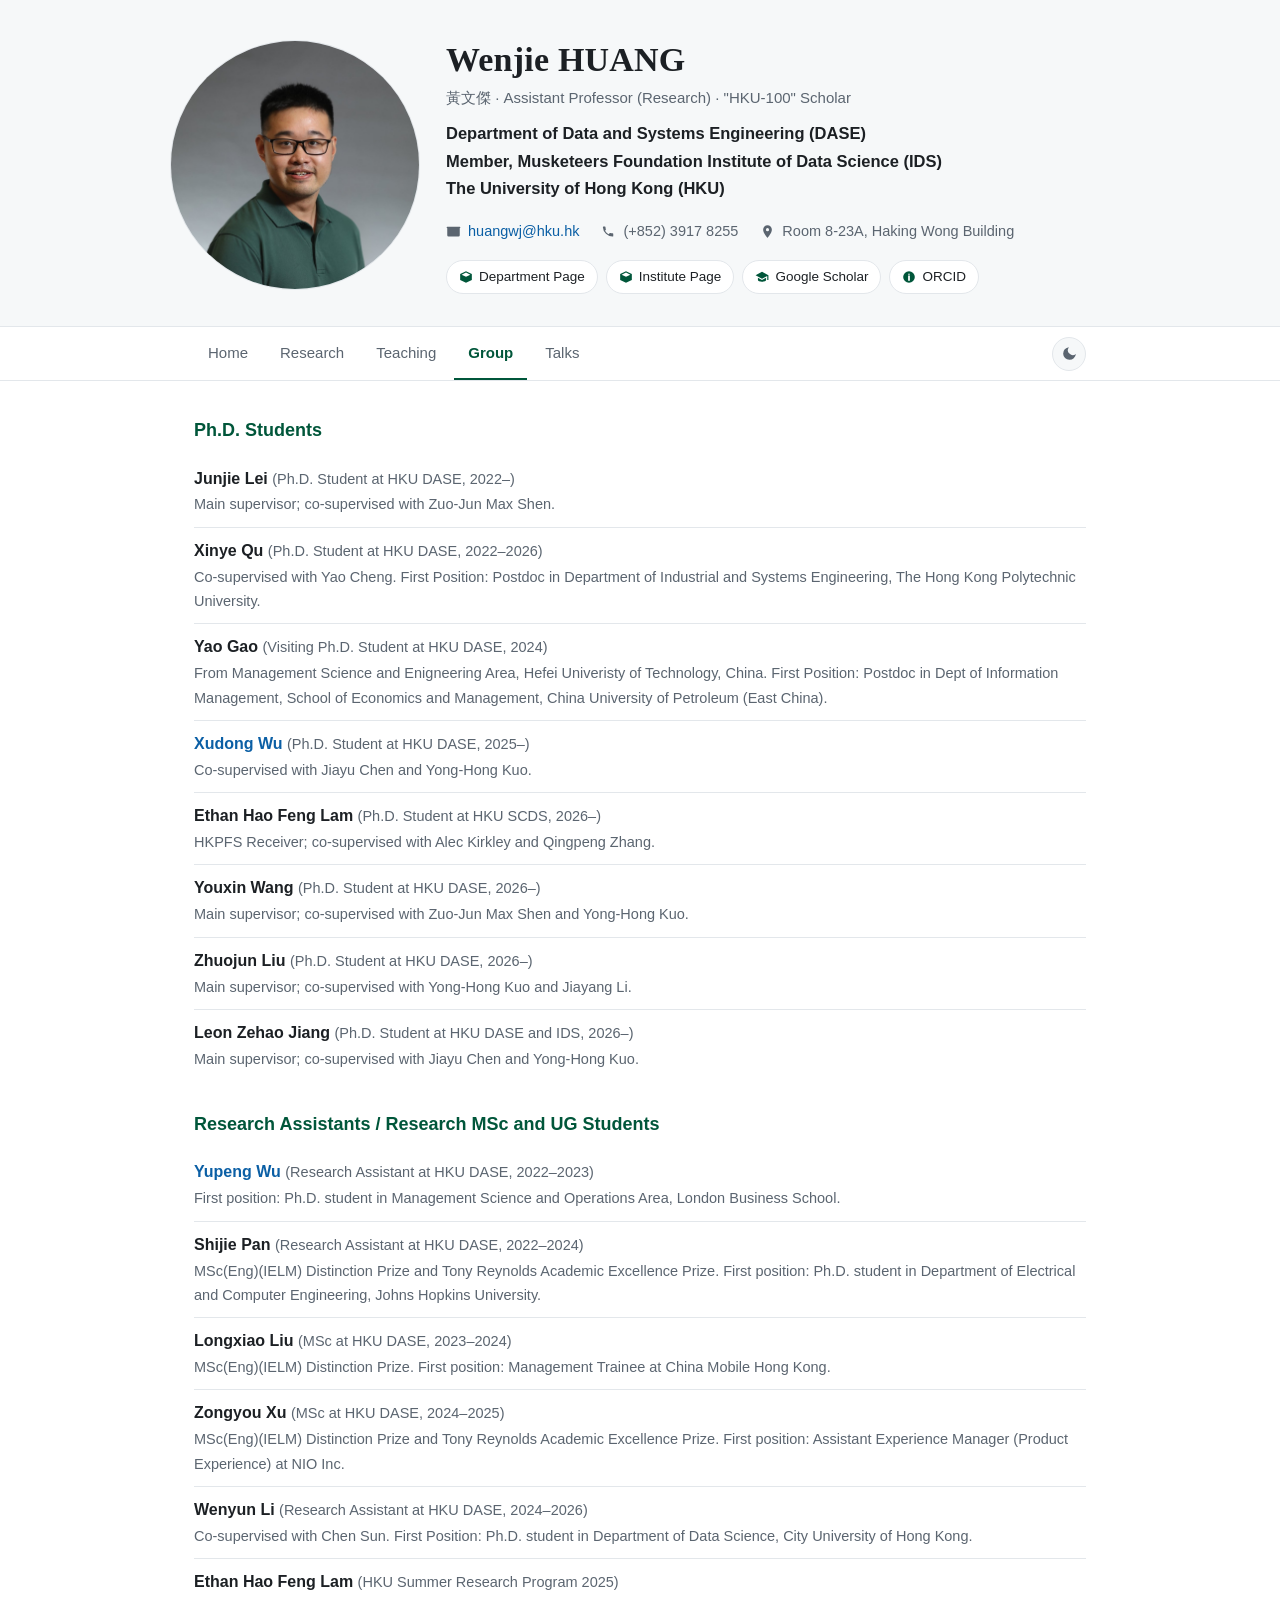
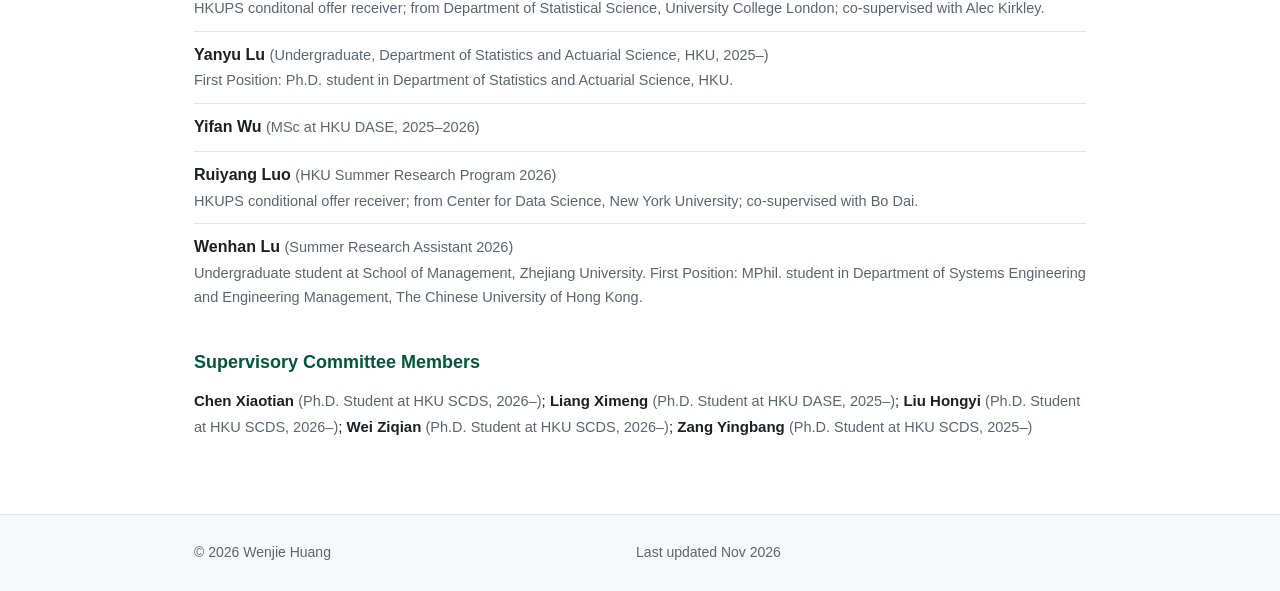
==== group.html @ 16637af0 "Trim main top padding to 34px; bump asset version" ====
<!DOCTYPE html>
<html lang="en">
<head>
<meta charset="utf-8">
<meta name="viewport" content="width=device-width, initial-scale=1">
<title>Group — Wenjie HUANG</title>
<meta name="description" content="Ph.D. students, research assistants and visiting students supervised by Wenjie Huang at HKU DASE and HKU IDS.">
<link rel="icon" href="assets/favicon.svg" type="image/svg+xml">
<link rel="stylesheet" href="assets/style.css?v=20261119e">
</head>
<body>
<a class="skip" href="#main">Skip to content</a>

<header class="masthead">
  <div class="wrap masthead-inner">
    <div class="avatar-slot">
      <div class="avatar-placeholder" id="avatar-ph" aria-hidden="true">WH</div>
      <img class="avatar" id="avatar-img" src="assets/img/profile.jpg" alt="Wenjie Huang" hidden>
    </div>
    <div class="masthead-text">
      <h1>Wenjie HUANG</h1>
      <p class="zh-name">黃文傑 &middot; Assistant Professor (Research) &middot; "HKU-100" Scholar</p>
      <p class="role">Department of Data and Systems Engineering (DASE)<br>
         Member, Musketeers Foundation Institute of Data Science (IDS)</p>
      <p class="affil"><strong>The University of Hong Kong (HKU)</strong></p>

      <ul class="contact">
        <li>
          <svg viewBox="0 0 24 24" aria-hidden="true"><path d="M12 13.5 2 6.5V18a2 2 0 0 0 2 2h16a2 2 0 0 0 2-2V6.5l-10 7Zm10-9H2a1 1 0 0 0-.7 1.7l10.7 7.5 10.7-7.5A1 1 0 0 0 22 4.5Z"/></svg>
          <a href="mailto:huangwj@hku.hk">huangwj@hku.hk</a>
        </li>
        <li>
          <svg viewBox="0 0 24 24" aria-hidden="true"><path d="M6.6 10.8c1.2 2.4 3.2 4.4 5.6 5.6l1.9-1.9a1 1 0 0 1 1-.24c1.1.36 2.3.55 3.5.55a1 1 0 0 1 1 1V19a1 1 0 0 1-1 1A16 16 0 0 1 3 5a1 1 0 0 1 1-1h2.2a1 1 0 0 1 1 1c0 1.2.19 2.4.55 3.5a1 1 0 0 1-.25 1l-1.9 1.9Z"/></svg>
          <span>(+852) 3917 8255</span>
        </li>
        <li>
          <svg viewBox="0 0 24 24" aria-hidden="true"><path d="M12 2a7 7 0 0 0-7 7c0 5.2 7 13 7 13s7-7.8 7-13a7 7 0 0 0-7-7Zm0 9.5A2.5 2.5 0 1 1 12 6.5a2.5 2.5 0 0 1 0 5Z"/></svg>
          <span>Room 8-23A, Haking Wong Building</span>
        </li>
      </ul>

      <div class="badges">
        <a class="badge" href="https://www.dase.hku.hk/people/wj-huang">
          <svg viewBox="0 0 24 24" aria-hidden="true"><path d="M12 2 2 7v10l10 5 10-5V7l-10-5Zm0 2.3 7.5 3.7L12 11.7 4.5 8 12 4.3Z"/></svg>
          Department Page</a>
        <a class="badge" href="https://datascience.hku.hk/people/wenjie-huang/">
          <svg viewBox="0 0 24 24" aria-hidden="true"><path d="M12 2 2 7v10l10 5 10-5V7l-10-5Zm0 2.3 7.5 3.7L12 11.7 4.5 8 12 4.3Z"/></svg>
          Institute Page</a>
        <a class="badge" href="https://scholar.google.com/citations?user=--nCy4kAAAAJ&hl=zh-CN">
          <svg viewBox="0 0 24 24" aria-hidden="true"><path d="M12 3 1 9l11 6 9-4.9V17h2V9L12 3ZM5 13.2V17c0 1.7 3.1 3 7 3s7-1.3 7-3v-3.8l-7 3.8-7-3.8Z"/></svg>
          Google Scholar</a>
        <a class="badge" href="https://orcid.org/0000-0002-1358-213X">
          <svg viewBox="0 0 24 24" aria-hidden="true"><path d="M12 2a10 10 0 1 0 0 20 10 10 0 0 0 0-20Zm0 4a1.3 1.3 0 1 1 0 2.6A1.3 1.3 0 0 1 12 6Zm1.5 12.5h-3V9.5h3V18.5Z"/></svg>
          ORCID</a>
      </div>
    </div>
  </div>
</header>

<nav class="nav" aria-label="Primary">
  <div class="nav-inner">
    <a href="index.html">Home</a>
    <a href="research.html">Research</a>
    <a href="teaching.html">Teaching</a>
    <a href="group.html" class="active">Group</a>
    <a href="talks.html">Talks</a>
    <span class="spacer"></span>
    <button class="theme-toggle" id="theme-toggle" type="button" aria-label="Switch theme"></button>
  </div>
</nav>

<main id="main" class="wrap">

  <h3>Ph.D. Students</h3>
  <ul class="plain">
    <li><span class="who">Junjie Lei</span> <span class="when">(Ph.D. Student at HKU DASE, 2022–)</span>
      <span class="note">Main supervisor; co-supervised with Zuo-Jun Max Shen.</span></li>
    <li><span class="who">Xinye Qu</span> <span class="when">(Ph.D. Student at HKU DASE, 2022–2026)</span>
      <span class="note">Co-supervised with Yao Cheng. First Position: Postdoc in Department of Industrial and Systems Engineering, The Hong Kong Polytechnic University.</span></li>
    <li><span class="who">Yao Gao</span> <span class="when">(Visiting Ph.D. Student at HKU DASE, 2024)</span>
      <span class="note">From Management Science and Enigneering Area, Hefei Univeristy of Technology, China. First Position: Postdoc in Dept of Information Management, School of Economics and Management, China University of Petroleum (East China).</span></li>
    <li><a class="who" href="https://xudongwu-0.github.io/">Xudong Wu</a> <span class="when">(Ph.D. Student at HKU DASE, 2025–)</span>
      <span class="note">Co-supervised with Jiayu Chen and Yong-Hong Kuo.</span></li>
    <li><span class="who">Ethan Hao Feng Lam</span> <span class="when">(Ph.D. Student at HKU SCDS, 2026–)</span>
      <span class="note">HKPFS Receiver; co-supervised with Alec Kirkley and Qingpeng Zhang.</span></li>
    <li><span class="who">Youxin Wang</span> <span class="when">(Ph.D. Student at HKU DASE, 2026–)</span>
      <span class="note">Main supervisor; co-supervised with Zuo-Jun Max Shen and Yong-Hong Kuo.</span></li>
    <li><span class="who">Zhuojun Liu</span> <span class="when">(Ph.D. Student at HKU DASE, 2026–)</span>
      <span class="note">Main supervisor; co-supervised with Yong-Hong Kuo and Jiayang Li.</span></li>
    <li><span class="who">Leon Zehao Jiang</span> <span class="when">(Ph.D. Student at HKU DASE and IDS, 2026–)</span>
      <span class="note">Main supervisor; co-supervised with Jiayu Chen and Yong-Hong Kuo.</span></li>
  </ul>

  <h3>Research Assistants / Research MSc and UG Students</h3>
  <ul class="plain">
    <li><a class="who" href="https://yupengwu12.github.io/">Yupeng Wu</a> <span class="when">(Research Assistant at HKU DASE, 2022–2023)</span>
      <span class="note">First position: Ph.D. student in Management Science and Operations Area, London Business School.</span></li>
    <li><span class="who">Shijie Pan</span> <span class="when">(Research Assistant at HKU DASE, 2022–2024)</span>
      <span class="note">MSc(Eng)(IELM) Distinction Prize and Tony Reynolds Academic Excellence Prize. First position: Ph.D. student in Department of Electrical and Computer Engineering, Johns Hopkins University.</span></li>
    <li><span class="who">Longxiao Liu</span> <span class="when">(MSc at HKU DASE, 2023–2024)</span>
      <span class="note">MSc(Eng)(IELM) Distinction Prize. First position: Management Trainee at China Mobile Hong Kong.</span></li>
    <li><span class="who">Zongyou Xu</span> <span class="when">(MSc at HKU DASE, 2024–2025)</span>
      <span class="note">MSc(Eng)(IELM) Distinction Prize and Tony Reynolds Academic Excellence Prize. First position: Assistant Experience Manager (Product Experience) at NIO Inc.</span></li>
    <li><span class="who">Wenyun Li</span> <span class="when">(Research Assistant at HKU DASE, 2024–2026)</span>
      <span class="note">Co-supervised with Chen Sun. First Position: Ph.D. student in Department of Data Science, City University of Hong Kong.</span></li>
    <li><span class="who">Ethan Hao Feng Lam</span> <span class="when">(HKU Summer Research Program 2025)</span>
      <span class="note">HKUPS conditonal offer receiver; from Department of Statistical Science, University College London; co-supervised with Alec Kirkley.</span></li>
    <li><span class="who">Yanyu Lu</span> <span class="when">(Undergraduate, Department of Statistics and Actuarial Science, HKU, 2025–)</span>
      <span class="note">First Position: Ph.D. student in Department of Statistics and Actuarial Science, HKU.</span></li>
    <li><span class="who">Yifan Wu</span> <span class="when">(MSc at HKU DASE, 2025–2026)</span></li>
    <li><span class="who">Ruiyang Luo</span> <span class="when">(HKU Summer Research Program 2026)</span>
      <span class="note">HKUPS conditional offer receiver; from Center for Data Science, New York University; co-supervised with Bo Dai.</span></li>
    <li><span class="who">Wenhan Lu</span> <span class="when">(Summer Research Assistant 2026)</span>
      <span class="note">Undergraduate student at School of Management, Zhejiang University. First Position: MPhil. student in Department of Systems Engineering and Engineering Management, The Chinese University of Hong Kong.</span></li>
  </ul>

  <h3>Supervisory Committee Members</h3>
  <p class="service-line"><span class="who">Chen Xiaotian</span> <span class="when">(Ph.D. Student at HKU SCDS, 2026–)</span>; <span class="who">Liang Ximeng</span> <span class="when">(Ph.D. Student at HKU DASE, 2025–)</span>; <span class="who">Liu Hongyi</span> <span class="when">(Ph.D. Student at HKU SCDS, 2026–)</span>; <span class="who">Wei Ziqian</span> <span class="when">(Ph.D. Student at HKU SCDS, 2026–)</span>; <span class="who">Zang Yingbang</span> <span class="when">(Ph.D. Student at HKU SCDS, 2025–)</span></p>

</main>

<footer>
  <div class="wrap">
    <span>&copy; 2026 Wenjie Huang</span>
    <span>Last updated Nov 2026</span>
    <span class="visit-group"><span class="visit" id="busuanzi_container_site_pv" style="display:none">Site visits <span id="busuanzi_value_site_pv"></span></span><span class="visit" id="busuanzi_container_site_uv" style="display:none">&middot; Visitors <span id="busuanzi_value_site_uv"></span></span></span>
  </div>
</footer>

<script src="assets/main.js?v=20261119e"></script>
<script async src="https://events.vercount.one/js"></script>
</body>
</html>
---- assets/style.css ----
/* ============================================================
   Wenjie HUANG — Personal Academic Homepage
   Pure static site for GitHub Pages. No build step required.
   ============================================================ */

:root {
  --bg: #ffffff;
  --surface: #f6f8f9;
  --surface-2: #eef1f3;
  --text: #1c2024;
  --muted: #5b6570;
  --border: #e3e7eb;
  --accent: #00563a;        /* HKU green */
  --accent-soft: #e9f1ed;
  --link: #0b5fa5;
  --shadow: 0 1px 2px rgba(16, 24, 40, .04), 0 4px 16px rgba(16, 24, 40, .05);
  --serif: Georgia, "Times New Roman", "Songti SC", "Noto Serif", serif;
  --sans: -apple-system, BlinkMacSystemFont, "Segoe UI", Roboto, "Helvetica Neue",
          "PingFang SC", "Hiragino Sans GB", "Microsoft YaHei", Arial, sans-serif;
  --radius: 10px;
  --maxw: 940px;
}

[data-theme="dark"] {
  --bg: #0e1113;
  --surface: #161a1d;
  --surface-2: #1d2226;
  --text: #e7ebef;
  --muted: #98a2ad;
  --border: #2a3034;
  --accent: #63c39b;
  --accent-soft: #16261f;
  --link: #79b8ea;
  --shadow: 0 1px 2px rgba(0, 0, 0, .3), 0 4px 16px rgba(0, 0, 0, .25);
}

* { box-sizing: border-box; }

html { scroll-behavior: smooth; }

body {
  margin: 0;
  background: var(--bg);
  color: var(--text);
  font-family: var(--sans);
  font-size: 16px;
  line-height: 1.68;
  -webkit-font-smoothing: antialiased;
  text-rendering: optimizeLegibility;
}

a { color: var(--link); text-decoration: none; }
a:hover { text-decoration: underline; }

.wrap { max-width: var(--maxw); margin: 0 auto; padding-left: 24px; padding-right: 24px; }

/* ---------- Skip link ---------- */
.skip {
  position: absolute; left: -9999px; top: 0;
  background: var(--accent); color: #fff; padding: 8px 14px; z-index: 100;
}
.skip:focus { left: 8px; top: 8px; }

/* ---------- Masthead ---------- */
.masthead {
  border-bottom: 1px solid var(--border);
  background: var(--surface);
}
.masthead-inner {
  display: flex; gap: 26px; align-items: flex-start;
  padding: 40px 0 32px;
}
/* circular avatar, fixed size (1/3 of the previous stretched diameter) */
.avatar-slot { flex: 0 0 250px; }
.avatar {
  width: 250px; height: 250px; border-radius: 50%;
  object-fit: cover; object-position: center 22%;
  background: var(--surface-2);
  border: 1px solid var(--border); display: block;
}
.avatar[hidden] { display: none; }
.avatar-placeholder {
  width: 250px; height: 250px; border-radius: 50%;
  display: flex; align-items: center; justify-content: center;
  background: var(--accent-soft); color: var(--accent);
  font-family: var(--serif); font-size: 64px; letter-spacing: 1px;
  border: 1px solid var(--border); user-select: none;
}
.masthead-text { flex: 1 1 auto; min-width: 0; }
.masthead h1 {
  font-family: var(--serif);
  font-size: 34px; line-height: 1.2; margin: 0 0 4px;
  font-weight: 600; letter-spacing: .2px;
}
.masthead .zh-name { color: var(--muted); font-size: 15px; margin: 0 0 10px; }
.masthead .role { font-size: 16.5px; margin: 0; font-weight: 600; }
.masthead .affil { margin: 0; color: var(--muted); font-size: 16.5px; }
.masthead .affil strong { color: var(--text); font-weight: 600; }

.contact {
  list-style: none; margin: 16px 0 0; padding: 0;
  display: flex; flex-wrap: wrap; gap: 6px 22px; font-size: 14.5px;
}
.contact li { display: flex; align-items: center; gap: 7px; color: var(--muted); }
.contact a { color: var(--link); }
.contact svg { width: 15px; height: 15px; flex: 0 0 15px; fill: var(--muted); }

.badges { display: flex; flex-wrap: wrap; gap: 8px; margin-top: 16px; }
.badge {
  display: inline-flex; align-items: center; gap: 6px;
  font-size: 13.5px; padding: 5px 12px; border-radius: 999px;
  border: 1px solid var(--border); background: var(--bg); color: var(--text);
}
.badge:hover { border-color: var(--accent); text-decoration: none; }
.badge svg { width: 14px; height: 14px; fill: var(--accent); }

/* ---------- Nav ---------- */
.nav {
  position: sticky; top: 0; z-index: 50;
  background: var(--bg); border-bottom: 1px solid var(--border);
}
.nav-inner {
  display: flex; align-items: center; gap: 4px;
  max-width: var(--maxw); margin: 0 auto; padding: 0 24px;
  overflow-x: auto; scrollbar-width: none;
}
.nav-inner::-webkit-scrollbar { display: none; }
.nav a {
  padding: 13px 14px; font-size: 15px; color: var(--muted);
  border-bottom: 2px solid transparent; white-space: nowrap;
}
.nav a:hover { color: var(--text); text-decoration: none; }
.nav a.active { color: var(--accent); border-bottom-color: var(--accent); font-weight: 600; }
.nav .spacer { flex: 1 1 auto; }
.theme-toggle {
  border: 1px solid var(--border); background: var(--surface);
  color: var(--muted); border-radius: 999px; cursor: pointer;
  width: 34px; height: 34px; display: inline-flex; align-items: center; justify-content: center;
  flex: 0 0 34px; margin-left: 6px;
}
.theme-toggle:hover { color: var(--text); border-color: var(--accent); }
.theme-toggle svg { width: 17px; height: 17px; fill: currentColor; }

/* ---------- Main ---------- */
main { padding: 34px 0 60px; min-height: 40vh; }

h2 {
  font-family: var(--serif); font-size: 24px; font-weight: 600;
  margin: 38px 0 14px; padding-bottom: 8px;
  border-bottom: 1px solid var(--border);
}
h2:first-child { margin-top: 0; }
main > h3:first-child, main > p.lede:first-child { margin-top: 0; }
h3 {
  font-size: 18px; margin: 28px 0 10px; font-weight: 650;
  color: var(--accent);
}
h4 { font-size: 15.5px; margin: 20px 0 6px; color: var(--muted); font-weight: 650; }

p { margin: 0 0 14px; }

.lede { font-size: 17px; color: var(--text); }

/* Callout */
.callout {
  background: var(--accent-soft); border-left: 3px solid var(--accent);
  padding: 16px 20px; border-radius: 0 var(--radius) var(--radius) 0;
  margin: 0 0 24px;
}
.callout p:last-child { margin-bottom: 0; }

/* ---------- Publication list ---------- */
.pub-tools {
  display: flex; flex-wrap: wrap; gap: 10px; align-items: center;
  margin: 0 0 18px;
}
.pub-search {
  flex: 1 1 220px; min-width: 180px;
  padding: 9px 13px; font-size: 14.5px; font-family: inherit;
  border: 1px solid var(--border); border-radius: 8px;
  background: var(--bg); color: var(--text);
}
.pub-search:focus { outline: 2px solid var(--accent-soft); border-color: var(--accent); }
.filters { display: flex; flex-wrap: wrap; gap: 8px; }
.chip {
  font-size: 13.5px; padding: 6px 13px; border-radius: 999px; cursor: pointer;
  border: 1px solid var(--border); background: var(--surface); color: var(--muted);
  font-family: inherit;
}
.chip:hover { color: var(--text); }
.chip[aria-pressed="true"] {
  background: var(--accent); border-color: var(--accent); color: #fff; font-weight: 600;
}

ol.pubs { list-style: none; counter-reset: p; margin: 0 0 10px; padding: 0; }
ol.pubs > li {
  counter-increment: p; position: relative;
  padding: 12px 0 12px 34px; border-bottom: 1px solid var(--border);
}
ol.pubs > li:last-child { border-bottom: 0; }
ol.pubs > li::before {
  content: "[" counter(p) "]"; position: absolute; left: 0; top: 12px;
  font-size: 13px; color: var(--muted); font-variant-numeric: tabular-nums;
}
/* when JS filtering is active, numbering is recomputed for visible entries */
html.js ol.pubs > li::before { content: "[" var(--n) "]"; }
.pub-title { font-weight: 600; }
.pub-authors { color: var(--muted); font-size: 14.5px; }
.pub-venue { font-size: 14.5px; }
.pub-venue em {
  font-style: italic; font-weight: 700;
  color: #0d8be0;                      /* azure */
}
[data-theme="dark"] .pub-venue em { color: #74bdf5; }
.pub-meta { font-size: 13.5px; color: var(--muted); margin-top: 3px; }
.pub-links { display: inline-flex; gap: 10px; margin-left: 6px; font-size: 13px; }
.tag {
  display: inline-block; font-size: 12px; padding: 1px 8px; border-radius: 5px;
  background: var(--surface-2); color: var(--muted); margin-left: 6px; vertical-align: 1px;
}
.tag.award { background: #fdf0d5; color: #8a5a00; }
[data-theme="dark"] .tag.award { background: #33280f; color: #e8c17a; }
.tag.status { background: var(--accent-soft); color: var(--accent); }
a.pub-title { color: inherit; text-decoration: none; border-bottom: 1px dotted var(--border); }
a.pub-title:hover { color: var(--accent); border-bottom-color: var(--accent); }
a.tag { text-decoration: none; }
a.tag:hover { background: var(--accent-soft); color: var(--accent); }
a.tag.award:hover { background: #f8e3b6; color: #7a4f00; }
[data-theme="dark"] a.tag.award:hover { background: #40320f; color: #f0d09a; }

/* ---------- People / grants / talks lists ---------- */
ul.plain { list-style: none; margin: 0 0 12px; padding: 0; }
ul.plain > li {
  padding: 10px 0; border-bottom: 1px solid var(--border);
}
ul.plain > li:last-child { border-bottom: 0; }
.who { font-weight: 600; }
.when, .where { color: var(--muted); font-size: 14.5px; }
.note { color: var(--muted); font-size: 14.5px; display: block; }

ul.ticks { margin: 0 0 12px; padding-left: 22px; }
ul.ticks li { margin-bottom: 6px; }
.service-line { margin: 0 0 14px; font-size: 15px; line-height: 1.75; }

.grant-role {
  display: inline-block; font-size: 12px; font-weight: 700; letter-spacing: .3px;
  color: var(--accent); background: var(--accent-soft);
  padding: 1px 7px; border-radius: 5px; margin-right: 7px; vertical-align: 1px;
}

/* ---------- Course cards (Teaching) ---------- */
.course-card {
  border: 1px solid var(--border); border-radius: var(--radius);
  padding: 18px 20px; margin: 0 0 16px; background: var(--surface);
}
.course-code {
  font-size: 13.5px; font-weight: 700; letter-spacing: .4px; color: var(--accent);
}
.course-title {
  font-family: var(--serif); font-size: 19px; font-weight: 600; margin: 2px 0 6px;
}
.course-meta { font-size: 14.5px; color: var(--muted); margin: 0 0 10px; }
.course-card p:last-child { margin-bottom: 0; }

/* Timeline (Experience) */
.timeline { margin: 0 0 12px; padding: 0; list-style: none; }
.timeline > li {
  position: relative; padding: 0 0 22px 22px; border-left: 2px solid var(--border);
}
.timeline > li:last-child { border-left-color: transparent; padding-bottom: 0; }
.timeline > li::before {
  content: ""; position: absolute; left: -6px; top: 9px;
  width: 10px; height: 10px; border-radius: 50%;
  background: var(--bg); border: 2px solid var(--accent);
}
.tl-title { font-weight: 650; }
.tl-org { color: var(--text); }
.tl-period { color: var(--muted); font-size: 14px; }
.tl-desc { color: var(--muted); font-size: 14.5px; margin: 4px 0 0; }

/* ---------- Footer ---------- */
footer {
  border-top: 1px solid var(--border); background: var(--surface);
  padding: 26px 0; font-size: 14px; color: var(--muted);
}
footer .wrap { display: flex; flex-wrap: wrap; gap: 10px 24px; justify-content: space-between; }
footer a { color: var(--link); }
@font-face {
  font-family: "PixelDigits";
  src: url("fonts/vt323-latin.woff2") format("woff2");
  font-weight: 400; font-style: normal; font-display: swap;
}
footer .visit-group { display: inline-flex; align-items: baseline; gap: 5px; }
footer .visit #busuanzi_value_site_pv,
footer .visit #busuanzi_value_site_uv {
  font-family: "PixelDigits", ui-monospace, monospace;
  font-size: 16.5px; letter-spacing: .03em; color: var(--text);
  font-variant-numeric: tabular-nums; vertical-align: -1px;
}
footer .visit .stat-num { font-variant-numeric: tabular-nums; color: var(--text, inherit); font-weight: 600; }

/* ---------- Responsive ---------- */
@media (max-width: 720px) {
  .masthead-inner { flex-direction: column; align-items: center; text-align: center; padding: 28px 0 24px; }
  /* stacked layout: same 84px circle, centred */
  .avatar-slot { flex: 0 0 auto; align-self: center; }
  .masthead-text { width: 100%; }
  .masthead h1 { font-size: 28px; }
  .contact { justify-content: center; }
  .badges { justify-content: center; }
  main { padding: 26px 0 44px; }
  ol.pubs > li { padding-left: 0; }
  ol.pubs > li::before { position: static; margin-right: 6px; }
}

@media print {
  .nav, .theme-toggle, .pub-tools, footer { display: none !important; }
  body { font-size: 12pt; }
  a { color: #000; text-decoration: none; }
  .pub-venue em { color: #000; }
  .pub-venue em { color: #000; }
}
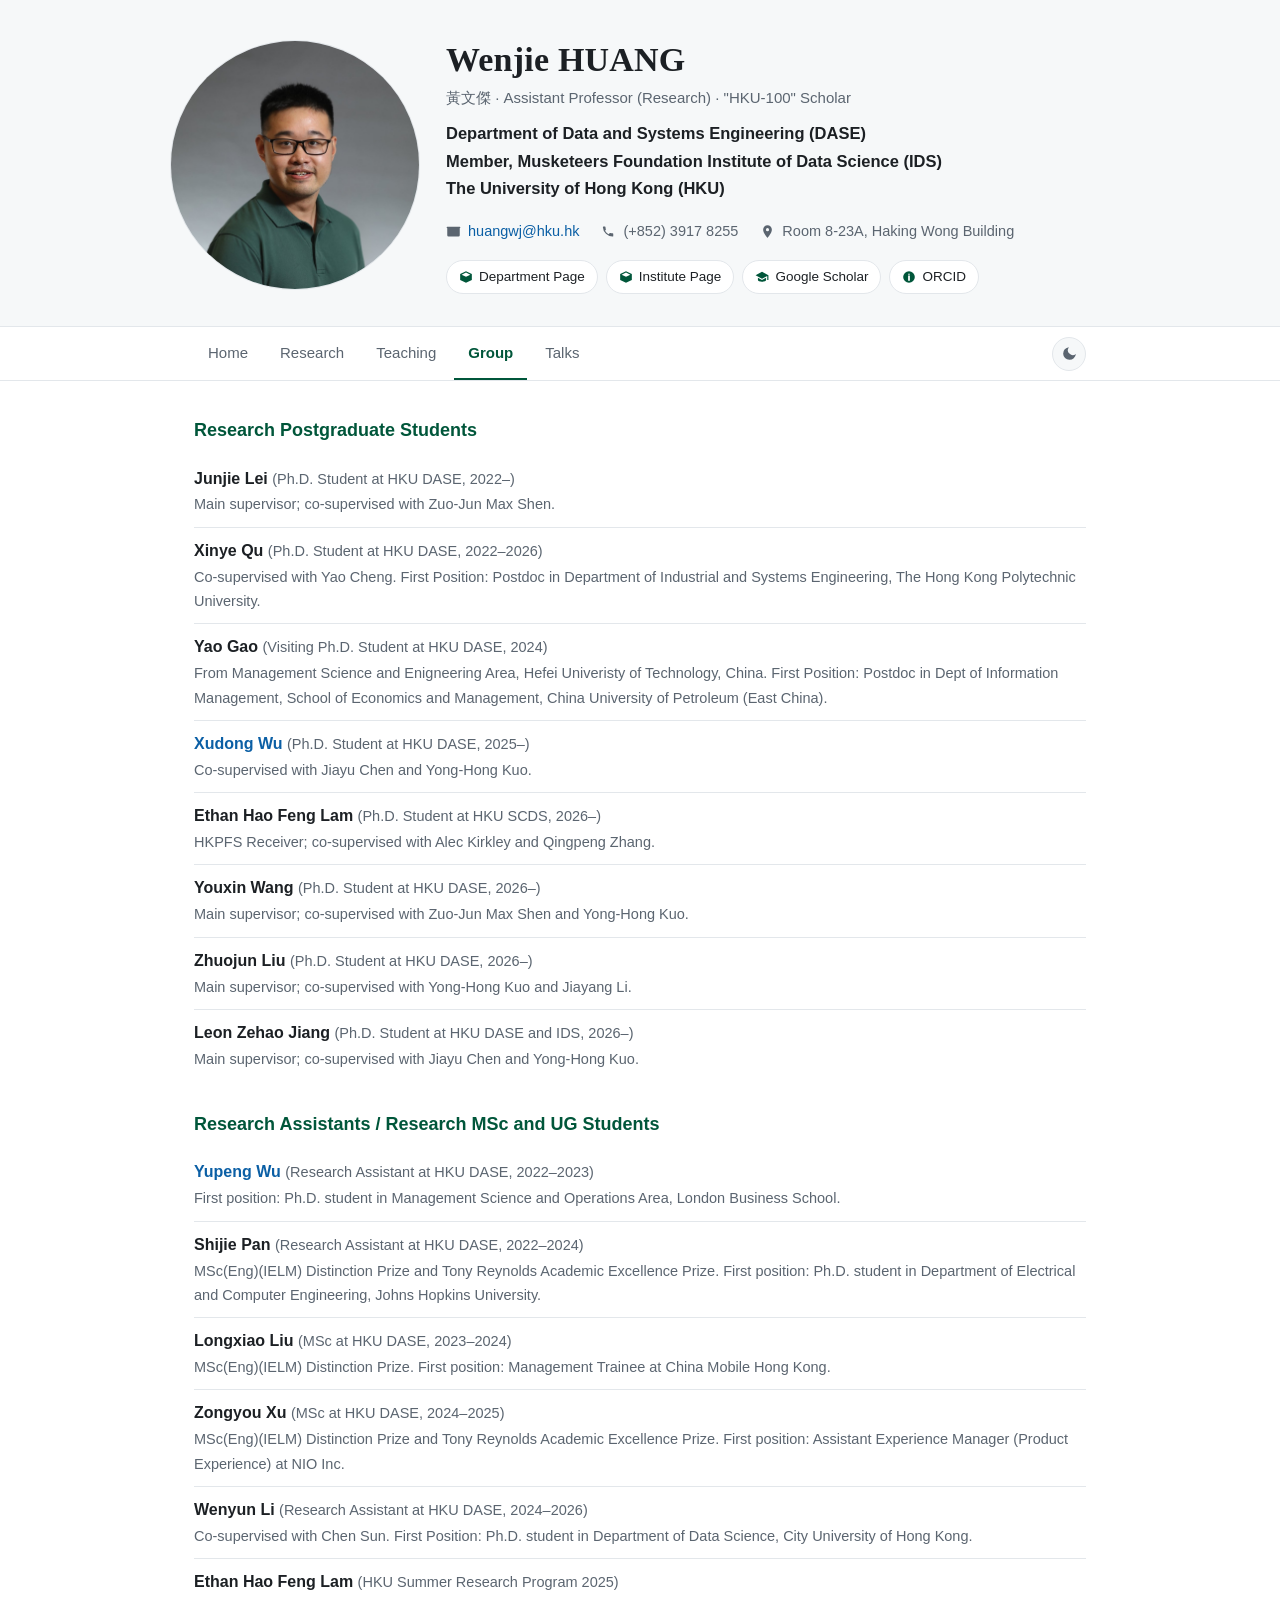
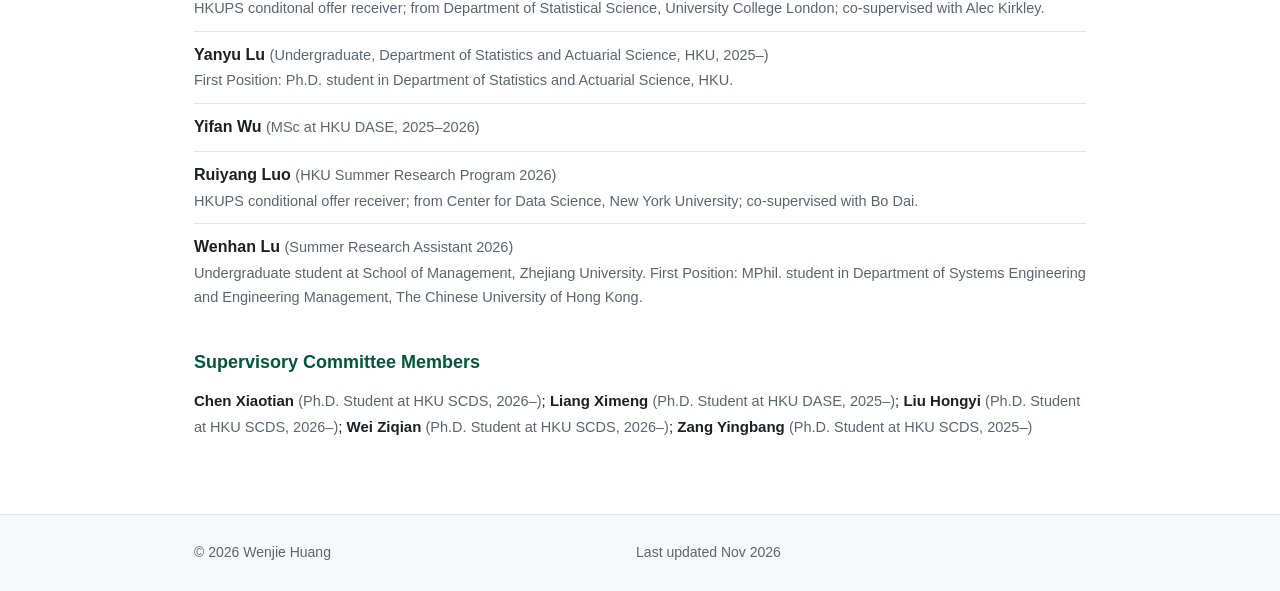
==== commit 252d2def: "Group: rename Ph.D. Students to Research Postgraduate Students" ====
--- a/group.html
+++ b/group.html
@@ -6,7 +6,7 @@
 <title>Group — Wenjie HUANG</title>
 <meta name="description" content="Ph.D. students, research assistants and visiting students supervised by Wenjie Huang at HKU DASE and HKU IDS.">
 <link rel="icon" href="assets/favicon.svg" type="image/svg+xml">
-<link rel="stylesheet" href="assets/style.css?v=20261119e">
+<link rel="stylesheet" href="assets/style.css?v=20261119f">
 </head>
 <body>
 <a class="skip" href="#main">Skip to content</a>
@@ -71,7 +71,7 @@
 
 <main id="main" class="wrap">
 
-  <h3>Ph.D. Students</h3>
+  <h3>Research Postgraduate Students</h3>
   <ul class="plain">
     <li><span class="who">Junjie Lei</span> <span class="when">(Ph.D. Student at HKU DASE, 2022–)</span>
       <span class="note">Main supervisor; co-supervised with Zuo-Jun Max Shen.</span></li>
@@ -127,7 +127,7 @@
   </div>
 </footer>
 
-<script src="assets/main.js?v=20261119e"></script>
+<script src="assets/main.js?v=20261119f"></script>
 <script async src="https://events.vercount.one/js"></script>
 </body>
 </html>
--- a/assets/style.css
+++ b/assets/style.css
@@ -170,6 +170,7 @@
 .callout p:last-child { margin-bottom: 0; }
 
 /* ---------- Publication list ---------- */
+.pub-note { color: var(--muted); font-size: 14.5px; margin: -6px 0 16px; }
 .pub-tools {
   display: flex; flex-wrap: wrap; gap: 10px; align-items: center;
   margin: 0 0 18px;
